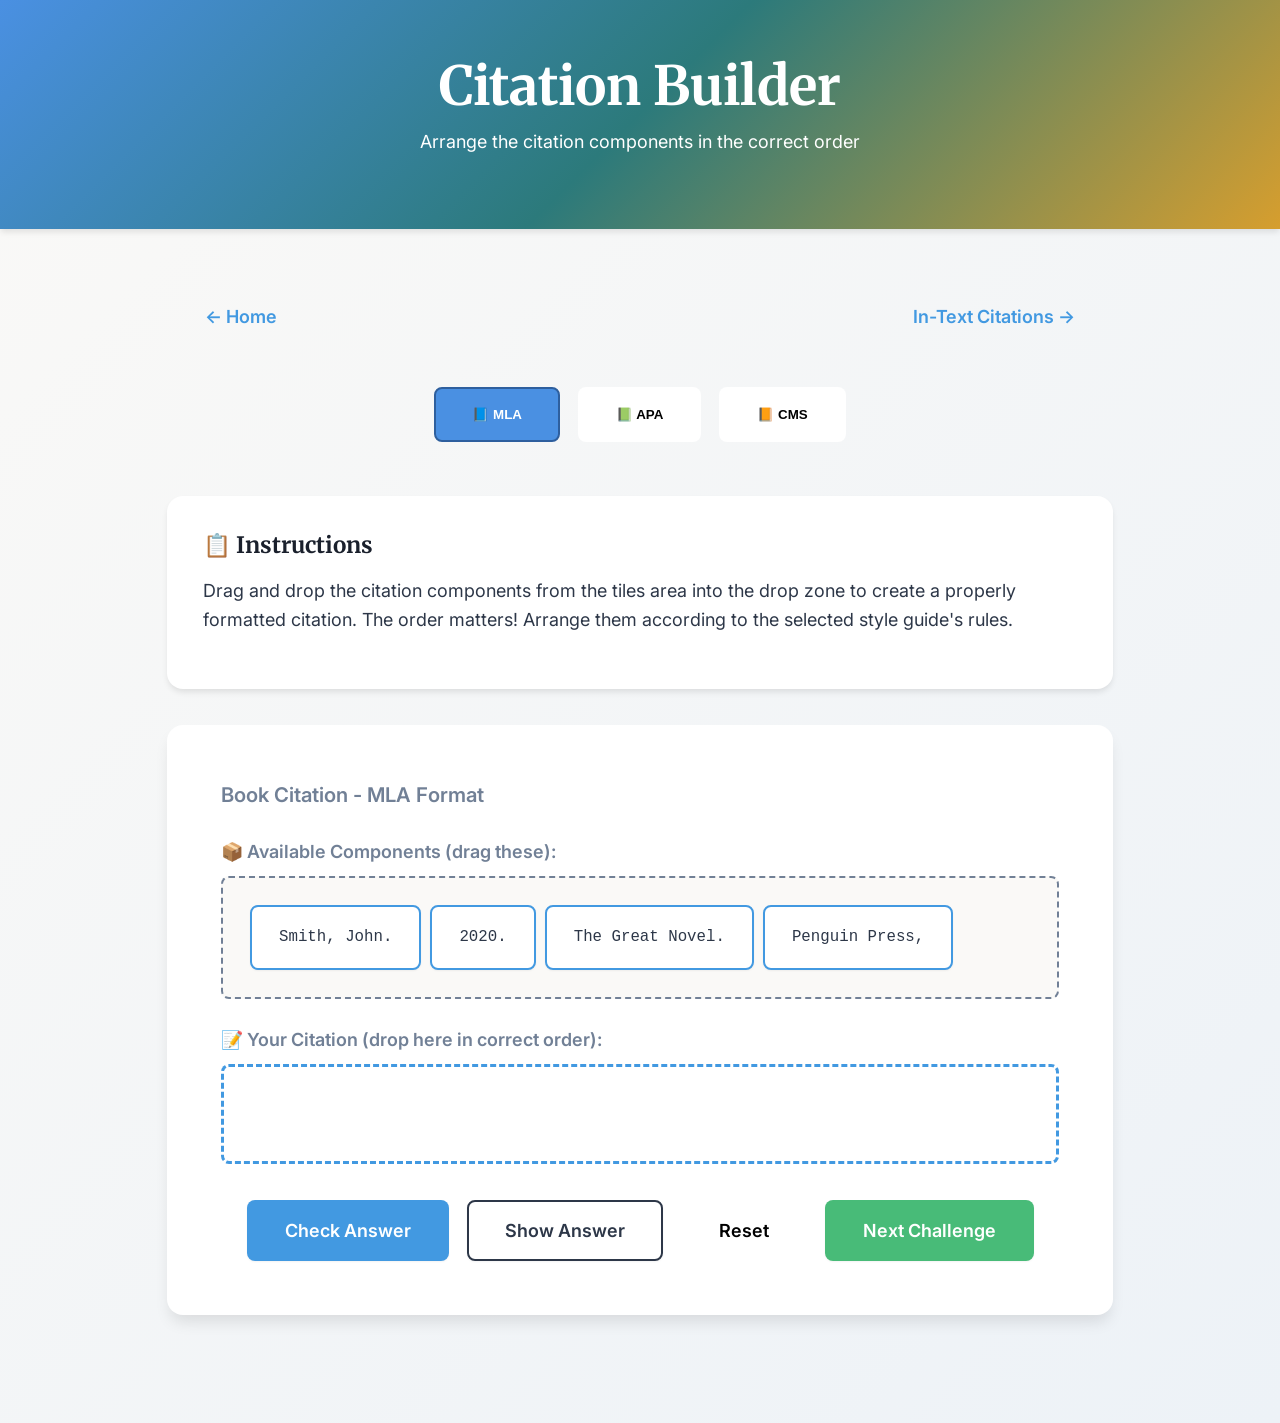
==== citation-builder.html @ 50bd1be0 "Add Citation Builder and In-Text Citations pages Features added: - citation-builder.html: Interactiv" ====
<!DOCTYPE html>
<html lang="en">
<head>
  <meta charset="UTF-8">
  <meta name="viewport" content="width=device-width, initial-scale=1.0">
  <title>Citation Builder - Edit Quest</title>

  <!-- Fonts -->
  <link rel="preconnect" href="https://fonts.googleapis.com">
  <link rel="preconnect" href="https://fonts.gstatic.com" crossorigin>
  <link href="https://fonts.googleapis.com/css2?family=Inter:wght@400;600;700;900&family=Merriweather:wght@700;900&display=swap" rel="stylesheet">

  <!-- Stylesheets -->
  <link rel="stylesheet" href="css/main.css">
  <link rel="stylesheet" href="css/components.css">

  <style>
    .citation-container {
      min-height: 100vh;
      display: flex;
      flex-direction: column;
      background: linear-gradient(135deg, #FAF9F7 0%, #EDF2F7 100%);
    }

    .citation-header {
      background: linear-gradient(135deg, var(--color-mla), var(--color-apa), var(--color-cms));
      padding: var(--spacing-2xl) var(--spacing-lg);
      text-align: center;
      color: var(--color-white);
      box-shadow: var(--shadow-md);
    }

    .citation-header h1 {
      color: var(--color-white);
      margin-bottom: var(--spacing-sm);
    }

    .citation-content {
      flex: 1;
      display: flex;
      flex-direction: column;
      justify-content: center;
      padding: var(--spacing-2xl) var(--spacing-lg);
      max-width: 1000px;
      margin: 0 auto;
      width: 100%;
    }

    .style-selector {
      display: flex;
      gap: var(--spacing-md);
      justify-content: center;
      margin-bottom: var(--spacing-2xl);
      flex-wrap: wrap;
    }

    .style-btn {
      padding: var(--spacing-md) var(--spacing-xl);
      border: 2px solid transparent;
      background-color: var(--color-white);
      border-radius: var(--border-radius);
      cursor: pointer;
      transition: all var(--transition-fast);
      font-weight: 600;
    }

    .style-btn:hover {
      transform: translateY(-2px);
      box-shadow: var(--shadow-md);
    }

    .style-btn.active.mla {
      background-color: var(--color-mla);
      color: var(--color-white);
      border-color: var(--color-mla-dark);
    }

    .style-btn.active.apa {
      background-color: var(--color-apa);
      color: var(--color-white);
      border-color: var(--color-apa-dark);
    }

    .style-btn.active.cms {
      background-color: var(--color-cms);
      color: var(--color-white);
      border-color: var(--color-cms-dark);
    }

    .instruction-card {
      background-color: var(--color-white);
      border-radius: var(--border-radius-lg);
      padding: var(--spacing-xl);
      margin-bottom: var(--spacing-xl);
      box-shadow: var(--shadow-md);
    }

    .instruction-title {
      font-size: var(--font-size-xl);
      margin-bottom: var(--spacing-md);
      color: var(--color-black);
    }

    .work-card {
      background-color: var(--color-white);
      border-radius: var(--border-radius-lg);
      padding: var(--spacing-2xl);
      box-shadow: var(--shadow-lg);
      margin-bottom: var(--spacing-2xl);
    }

    .work-title {
      font-size: var(--font-size-lg);
      font-weight: 600;
      margin-bottom: var(--spacing-lg);
      color: var(--color-text-light);
    }

    .tiles-container {
      min-height: 120px;
      padding: var(--spacing-lg);
      background-color: var(--color-bg);
      border-radius: var(--border-radius);
      border: 2px dashed var(--color-text-light);
      margin-bottom: var(--spacing-lg);
      display: flex;
      flex-wrap: wrap;
      gap: var(--spacing-sm);
      align-items: flex-start;
    }

    .citation-tile {
      padding: var(--spacing-md) var(--spacing-lg);
      background-color: var(--color-white);
      border: 2px solid var(--color-info);
      border-radius: var(--border-radius);
      cursor: grab;
      user-select: none;
      transition: all var(--transition-fast);
      box-shadow: var(--shadow-sm);
      font-family: 'Courier New', monospace;
      font-size: var(--font-size-sm);
    }

    .citation-tile:hover {
      box-shadow: var(--shadow-md);
      transform: scale(1.02);
    }

    .citation-tile:active {
      cursor: grabbing;
    }

    .citation-tile.dragging {
      opacity: 0.5;
    }

    .drop-zone {
      min-height: 100px;
      padding: var(--spacing-lg);
      background-color: rgba(255, 255, 255, 0.8);
      border: 3px dashed var(--color-info);
      border-radius: var(--border-radius);
      display: flex;
      flex-wrap: wrap;
      gap: var(--spacing-sm);
      align-items: flex-start;
      transition: all var(--transition-fast);
    }

    .drop-zone.drag-over {
      background-color: rgba(66, 153, 225, 0.1);
      border-color: var(--color-success);
      border-style: solid;
    }

    .drop-zone-label {
      font-weight: 600;
      color: var(--color-text-light);
      margin-bottom: var(--spacing-sm);
      display: flex;
      align-items: center;
      gap: var(--spacing-sm);
    }

    .correct-answer {
      background-color: rgba(72, 187, 120, 0.1);
      padding: var(--spacing-lg);
      border-radius: var(--border-radius);
      border-left: 4px solid var(--color-success);
      margin-top: var(--spacing-lg);
      font-family: 'Courier New', monospace;
      display: none;
    }

    .correct-answer.show {
      display: block;
    }

    .action-buttons {
      display: flex;
      gap: var(--spacing-md);
      justify-content: center;
      flex-wrap: wrap;
      margin-top: var(--spacing-xl);
    }

    .result-message {
      text-align: center;
      padding: var(--spacing-lg);
      border-radius: var(--border-radius);
      margin-top: var(--spacing-lg);
      font-weight: 600;
      display: none;
    }

    .result-message.correct {
      background-color: rgba(72, 187, 120, 0.2);
      color: var(--color-success);
      display: block;
    }

    .result-message.incorrect {
      background-color: rgba(245, 101, 101, 0.2);
      color: var(--color-error);
      display: block;
    }

    .nav-links {
      display: flex;
      gap: var(--spacing-md);
      justify-content: space-between;
      margin-bottom: var(--spacing-xl);
    }
  </style>
</head>
<body>
  <div class="citation-container">
    <!-- Header -->
    <header class="citation-header">
      <h1>Citation Builder</h1>
      <p>Arrange the citation components in the correct order</p>
    </header>

    <!-- Main Content -->
    <main class="citation-content">
      <div class="nav-links">
        <a href="index.html" class="btn btn-ghost">← Home</a>
        <a href="in-text-citations.html" class="btn btn-ghost">In-Text Citations →</a>
      </div>

      <!-- Style Selector -->
      <div class="style-selector">
        <button class="style-btn active mla" onclick="selectStyle('mla')">📘 MLA</button>
        <button class="style-btn apa" onclick="selectStyle('apa')">📗 APA</button>
        <button class="style-btn cms" onclick="selectStyle('cms')">📙 CMS</button>
      </div>

      <!-- Instructions -->
      <div class="instruction-card">
        <h2 class="instruction-title">📋 Instructions</h2>
        <p>
          Drag and drop the citation components from the tiles area into the drop zone to create a properly formatted citation.
          The order matters! Arrange them according to the selected style guide's rules.
        </p>
      </div>

      <!-- Citation Work Area -->
      <div class="work-card" id="work-card">
        <div class="work-title" id="work-title">Loading...</div>

        <!-- Available Tiles -->
        <div class="drop-zone-label">📦 Available Components (drag these):</div>
        <div class="tiles-container" id="tiles-container">
          <!-- Tiles will be dynamically loaded -->
        </div>

        <!-- Drop Zone -->
        <div class="drop-zone-label">📝 Your Citation (drop here in correct order):</div>
        <div class="drop-zone" id="drop-zone">
          <!-- Drop tiles here -->
        </div>

        <!-- Result Message -->
        <div class="result-message" id="result-message"></div>

        <!-- Correct Answer (hidden initially) -->
        <div class="correct-answer" id="correct-answer">
          <strong>✓ Correct Format:</strong><br>
          <span id="correct-format"></span>
        </div>

        <!-- Actions -->
        <div class="action-buttons">
          <button class="btn btn-primary" onclick="checkAnswer()">Check Answer</button>
          <button class="btn btn-outline" onclick="showAnswer()">Show Answer</button>
          <button class="btn btn-ghost" onclick="resetPuzzle()">Reset</button>
          <button class="btn btn-success" onclick="nextPuzzle()">Next Challenge</button>
        </div>
      </div>
    </main>
  </div>

  <script>
    let currentStyle = 'mla';
    let currentPuzzleIndex = 0;
    let draggedElement = null;

    // Citation puzzles database
    const puzzles = {
      mla: [
        {
          title: 'Book Citation',
          components: [
            'Smith, John.',
            'The Great Novel.',
            'Penguin Press,',
            '2020.'
          ],
          correctOrder: ['Smith, John.', 'The Great Novel.', 'Penguin Press,', '2020.'],
          explanation: 'MLA format: Author. Title. Publisher, Year.'
        },
        {
          title: 'Journal Article',
          components: [
            'Johnson, Maria.',
            '"Climate Change Effects."',
            'Environmental Science,',
            'vol. 45, no. 3,',
            '2022,',
            'pp. 112-130.'
          ],
          correctOrder: ['Johnson, Maria.', '"Climate Change Effects."', 'Environmental Science,', 'vol. 45, no. 3,', '2022,', 'pp. 112-130.'],
          explanation: 'MLA article: Author. "Article Title." Journal, volume, issue, year, pages.'
        },
        {
          title: 'Two Authors',
          components: [
            'Smith, John,',
            'and Mary Jones.',
            'Writing Tips.',
            'Oxford UP,',
            '2021.'
          ],
          correctOrder: ['Smith, John,', 'and Mary Jones.', 'Writing Tips.', 'Oxford UP,', '2021.'],
          explanation: 'MLA two authors: Reverse only the first author\'s name.'
        }
      ],
      apa: [
        {
          title: 'Book Reference',
          components: [
            'Smith, J.',
            '(2020).',
            'The great novel.',
            'Penguin Press.'
          ],
          correctOrder: ['Smith, J.', '(2020).', 'The great novel.', 'Penguin Press.'],
          explanation: 'APA format: Author, Initial. (Year). Title in sentence case. Publisher.'
        },
        {
          title: 'Journal Article with DOI',
          components: [
            'Johnson, M.',
            '(2022).',
            'Climate change effects.',
            'Environmental Science,',
            '45(3),',
            '112-130.',
            'https://doi.org/10.1234/example'
          ],
          correctOrder: ['Johnson, M.', '(2022).', 'Climate change effects.', 'Environmental Science,', '45(3),', '112-130.', 'https://doi.org/10.1234/example'],
          explanation: 'APA article: Author, Initial. (Year). Title. Journal, vol(issue), pages. DOI'
        },
        {
          title: 'Two Authors',
          components: [
            'Smith, J.,',
            '& Jones, M.',
            '(2021).',
            'Writing tips.',
            'Oxford Press.'
          ],
          correctOrder: ['Smith, J.,', '& Jones, M.', '(2021).', 'Writing tips.', 'Oxford Press.'],
          explanation: 'APA two authors: Use ampersand (&) in reference list.'
        }
      ],
      cms: [
        {
          title: 'Bibliography Entry',
          components: [
            'Smith, John.',
            'The Great Novel.',
            'New York:',
            'Penguin Press,',
            '2020.'
          ],
          correctOrder: ['Smith, John.', 'The Great Novel.', 'New York:', 'Penguin Press,', '2020.'],
          explanation: 'CMS bibliography: Author. Title. Place: Publisher, Year.'
        },
        {
          title: 'Journal Article',
          components: [
            'Johnson, Maria.',
            '"Climate Change Effects."',
            'Environmental Science',
            '45, no. 3',
            '(2022):',
            '112-130.'
          ],
          correctOrder: ['Johnson, Maria.', '"Climate Change Effects."', 'Environmental Science', '45, no. 3', '(2022):', '112-130.'],
          explanation: 'CMS article: Author. "Article Title." Journal vol, no. issue (year): pages.'
        },
        {
          title: 'Two Authors',
          components: [
            'Smith, John,',
            'and Mary Jones.',
            'Writing Tips.',
            'Oxford:',
            'Oxford Press,',
            '2021.'
          ],
          correctOrder: ['Smith, John,', 'and Mary Jones.', 'Writing Tips.', 'Oxford:', 'Oxford Press,', '2021.'],
          explanation: 'CMS uses "and" between authors in bibliography.'
        }
      ]
    };

    // Initialize
    loadPuzzle();

    function selectStyle(style) {
      currentStyle = style;
      currentPuzzleIndex = 0;

      // Update button states
      document.querySelectorAll('.style-btn').forEach(btn => {
        btn.classList.remove('active');
      });
      event.target.classList.add('active', style);

      loadPuzzle();
    }

    function loadPuzzle() {
      const puzzle = puzzles[currentStyle][currentPuzzleIndex];

      document.getElementById('work-title').textContent = `${puzzle.title} - ${currentStyle.toUpperCase()} Format`;

      // Shuffle components
      const shuffled = [...puzzle.components].sort(() => Math.random() - 0.5);

      // Load tiles
      const tilesContainer = document.getElementById('tiles-container');
      tilesContainer.innerHTML = '';

      shuffled.forEach((component, index) => {
        const tile = createTile(component, index);
        tilesContainer.appendChild(tile);
      });

      // Clear drop zone
      document.getElementById('drop-zone').innerHTML = '';

      // Hide result and answer
      document.getElementById('result-message').className = 'result-message';
      document.getElementById('correct-answer').classList.remove('show');
      document.getElementById('correct-format').textContent = puzzle.correctOrder.join(' ');
    }

    function createTile(text, id) {
      const tile = document.createElement('div');
      tile.className = 'citation-tile';
      tile.textContent = text;
      tile.draggable = true;
      tile.dataset.text = text;
      tile.dataset.id = id;

      tile.addEventListener('dragstart', handleDragStart);
      tile.addEventListener('dragend', handleDragEnd);

      return tile;
    }

    function handleDragStart(e) {
      draggedElement = e.target;
      e.target.classList.add('dragging');
      e.dataTransfer.effectAllowed = 'move';
    }

    function handleDragEnd(e) {
      e.target.classList.remove('dragging');
    }

    // Setup drop zones
    const dropZone = document.getElementById('drop-zone');
    const tilesContainer = document.getElementById('tiles-container');

    [dropZone, tilesContainer].forEach(zone => {
      zone.addEventListener('dragover', handleDragOver);
      zone.addEventListener('drop', handleDrop);
      zone.addEventListener('dragleave', handleDragLeave);
      zone.addEventListener('dragenter', handleDragEnter);
    });

    function handleDragOver(e) {
      if (e.preventDefault) {
        e.preventDefault();
      }
      e.dataTransfer.dropEffect = 'move';
      return false;
    }

    function handleDragEnter(e) {
      if (e.target.classList.contains('drop-zone') || e.target.classList.contains('tiles-container')) {
        e.target.classList.add('drag-over');
      }
    }

    function handleDragLeave(e) {
      if (e.target.classList.contains('drop-zone') || e.target.classList.contains('tiles-container')) {
        e.target.classList.remove('drag-over');
      }
    }

    function handleDrop(e) {
      if (e.stopPropagation) {
        e.stopPropagation();
      }

      e.target.classList.remove('drag-over');

      if (draggedElement) {
        const dropTarget = e.target.classList.contains('drop-zone') || e.target.classList.contains('tiles-container')
          ? e.target
          : e.target.closest('.drop-zone, .tiles-container');

        if (dropTarget) {
          dropTarget.appendChild(draggedElement);
        }
      }

      return false;
    }

    function checkAnswer() {
      const dropZone = document.getElementById('drop-zone');
      const tiles = Array.from(dropZone.children);
      const userAnswer = tiles.map(tile => tile.dataset.text);

      const puzzle = puzzles[currentStyle][currentPuzzleIndex];
      const correct = JSON.stringify(userAnswer) === JSON.stringify(puzzle.correctOrder);

      const resultMsg = document.getElementById('result-message');

      if (correct) {
        resultMsg.className = 'result-message correct';
        resultMsg.textContent = '✓ Correct! Perfect formatting!';
        document.getElementById('correct-answer').classList.add('show');
      } else {
        resultMsg.className = 'result-message incorrect';
        resultMsg.textContent = '✗ Not quite right. Try again or click "Show Answer" for help.';
      }
    }

    function showAnswer() {
      document.getElementById('correct-answer').classList.add('show');

      // Auto-arrange tiles correctly
      const puzzle = puzzles[currentStyle][currentPuzzleIndex];
      const dropZone = document.getElementById('drop-zone');
      const tilesContainer = document.getElementById('tiles-container');

      dropZone.innerHTML = '';

      puzzle.correctOrder.forEach(text => {
        const allTiles = document.querySelectorAll('.citation-tile');
        const matchingTile = Array.from(allTiles).find(tile => tile.dataset.text === text);
        if (matchingTile) {
          dropZone.appendChild(matchingTile);
        }
      });

      const resultMsg = document.getElementById('result-message');
      resultMsg.className = 'result-message correct';
      resultMsg.textContent = puzzle.explanation;
    }

    function resetPuzzle() {
      loadPuzzle();
    }

    function nextPuzzle() {
      currentPuzzleIndex = (currentPuzzleIndex + 1) % puzzles[currentStyle].length;
      loadPuzzle();
    }
  </script>
</body>
</html>
---- css/main.css ----
/* ==========================================================================
   Edit Quest: The Style Guide Game - Main Styles
   ========================================================================== */

/* CSS Custom Properties (Theme Variables)
   ========================================================================== */
:root {
  /* Style Guide Colors */
  --color-mla: #4A90E2;        /* Sky blue - MLA */
  --color-apa: #2C7A7B;        /* Deep teal - APA */
  --color-cms: #D69E2E;        /* Warm gold - CMS */

  /* Color Variations */
  --color-mla-light: #7BB2F0;
  --color-mla-dark: #2E5F9E;
  --color-apa-light: #38A8A8;
  --color-apa-dark: #1F5656;
  --color-cms-light: #ECC94B;
  --color-cms-dark: #975A16;

  /* Neutral Colors */
  --color-bg: #FAF9F7;          /* Warm off-white */
  --color-bg-dark: #2D3748;     /* Dark mode background */
  --color-text: #2D3748;        /* Dark gray text */
  --color-text-light: #718096;  /* Light gray text */
  --color-white: #FFFFFF;
  --color-black: #1A202C;

  /* Semantic Colors */
  --color-success: #48BB78;     /* Green - correct answers */
  --color-error: #F56565;       /* Red - incorrect answers */
  --color-warning: #ED8936;     /* Orange - warnings */
  --color-info: #4299E1;        /* Blue - information */

  /* Typography */
  --font-primary: 'Inter', -apple-system, BlinkMacSystemFont, 'Segoe UI', 'Roboto', 'Oxygen', 'Ubuntu', 'Cantarell', sans-serif;
  --font-heading: 'Merriweather', Georgia, serif;

  --font-size-xs: 0.75rem;      /* 12px */
  --font-size-sm: 0.875rem;     /* 14px */
  --font-size-base: 1rem;       /* 16px */
  --font-size-lg: 1.125rem;     /* 18px */
  --font-size-xl: 1.25rem;      /* 20px */
  --font-size-2xl: 1.5rem;      /* 24px */
  --font-size-3xl: 1.875rem;    /* 30px */
  --font-size-4xl: 2.25rem;     /* 36px */
  --font-size-5xl: 3rem;        /* 48px */

  /* Spacing */
  --spacing-xs: 0.25rem;        /* 4px */
  --spacing-sm: 0.5rem;         /* 8px */
  --spacing-md: 1rem;           /* 16px */
  --spacing-lg: 1.5rem;         /* 24px */
  --spacing-xl: 2rem;           /* 32px */
  --spacing-2xl: 3rem;          /* 48px */
  --spacing-3xl: 4rem;          /* 64px */

  /* Layout */
  --max-width: 1200px;
  --border-radius: 8px;
  --border-radius-lg: 16px;
  --border-radius-full: 9999px;

  /* Shadows */
  --shadow-sm: 0 1px 2px 0 rgba(0, 0, 0, 0.05);
  --shadow-md: 0 4px 6px -1px rgba(0, 0, 0, 0.1);
  --shadow-lg: 0 10px 15px -3px rgba(0, 0, 0, 0.1);
  --shadow-xl: 0 20px 25px -5px rgba(0, 0, 0, 0.1);

  /* Transitions */
  --transition-fast: 150ms ease-in-out;
  --transition-base: 300ms ease-in-out;
  --transition-slow: 500ms ease-in-out;

  /* Z-index layers */
  --z-base: 1;
  --z-dropdown: 10;
  --z-sticky: 100;
  --z-modal: 1000;
  --z-tooltip: 1100;
}

/* Reset & Base Styles
   ========================================================================== */
*, *::before, *::after {
  box-sizing: border-box;
  margin: 0;
  padding: 0;
}

html {
  font-size: 16px;
  scroll-behavior: smooth;
}

body {
  font-family: var(--font-primary);
  font-size: var(--font-size-base);
  line-height: 1.6;
  color: var(--color-text);
  background-color: var(--color-bg);
  -webkit-font-smoothing: antialiased;
  -moz-osx-font-smoothing: grayscale;
  overflow-x: hidden;
}

/* Typography
   ========================================================================== */
h1, h2, h3, h4, h5, h6 {
  font-family: var(--font-heading);
  font-weight: 700;
  line-height: 1.2;
  color: var(--color-black);
  margin-bottom: var(--spacing-md);
}

h1 { font-size: var(--font-size-5xl); }
h2 { font-size: var(--font-size-4xl); }
h3 { font-size: var(--font-size-3xl); }
h4 { font-size: var(--font-size-2xl); }
h5 { font-size: var(--font-size-xl); }
h6 { font-size: var(--font-size-lg); }

p {
  margin-bottom: var(--spacing-md);
}

a {
  color: var(--color-info);
  text-decoration: none;
  transition: color var(--transition-fast);
}

a:hover {
  color: var(--color-cms);
  text-decoration: underline;
}

/* Layout Utilities
   ========================================================================== */
.container {
  width: 100%;
  max-width: var(--max-width);
  margin: 0 auto;
  padding: 0 var(--spacing-lg);
}

.section {
  padding: var(--spacing-3xl) 0;
}

/* Vertical Centering Utilities */
.min-vh-100 {
  min-height: 100vh;
}

.center-content {
  display: flex;
  flex-direction: column;
  justify-content: center;
  align-items: center;
  min-height: calc(100vh - 200px);
}

.text-center {
  text-align: center;
}

.text-left {
  text-align: left;
}

.text-right {
  text-align: right;
}

/* Flexbox Utilities
   ========================================================================== */
.flex {
  display: flex;
}

.flex-col {
  flex-direction: column;
}

.flex-row {
  flex-direction: row;
}

.items-center {
  align-items: center;
}

.justify-center {
  justify-content: center;
}

.justify-between {
  justify-content: space-between;
}

.gap-sm { gap: var(--spacing-sm); }
.gap-md { gap: var(--spacing-md); }
.gap-lg { gap: var(--spacing-lg); }
.gap-xl { gap: var(--spacing-xl); }

/* Background Animations
   ========================================================================== */
.bg-animated {
  position: relative;
  overflow: hidden;
}

.bg-animated::before {
  content: '';
  position: absolute;
  top: -50%;
  left: -50%;
  width: 200%;
  height: 200%;
  background:
    radial-gradient(circle, rgba(74, 144, 226, 0.05) 1px, transparent 1px),
    radial-gradient(circle, rgba(44, 122, 123, 0.05) 1px, transparent 1px),
    radial-gradient(circle, rgba(214, 158, 46, 0.05) 1px, transparent 1px);
  background-size: 50px 50px, 80px 80px, 120px 120px;
  background-position: 0 0, 40px 60px, 80px 20px;
  animation: float 60s linear infinite;
  pointer-events: none;
  z-index: -1;
}

@keyframes float {
  from {
    transform: translate(0, 0);
  }
  to {
    transform: translate(50px, 50px);
  }
}

/* Floating Elements (Quills, Scrolls)
   ========================================================================== */
.floating-decoration {
  position: absolute;
  opacity: 0.1;
  animation: floatSlow 20s ease-in-out infinite;
  pointer-events: none;
}

.floating-decoration:nth-child(2) {
  animation-delay: -5s;
  animation-duration: 25s;
}

.floating-decoration:nth-child(3) {
  animation-delay: -10s;
  animation-duration: 30s;
}

@keyframes floatSlow {
  0%, 100% {
    transform: translateY(0) rotate(0deg);
  }
  50% {
    transform: translateY(-20px) rotate(5deg);
  }
}

/* Responsive Breakpoints
   ========================================================================== */
/* Mobile: < 640px (default) */
/* Tablet: >= 640px */
@media (min-width: 640px) {
  html {
    font-size: 17px;
  }
}

/* Desktop: >= 1024px */
@media (min-width: 1024px) {
  html {
    font-size: 18px;
  }

  h1 { font-size: var(--font-size-5xl); }
  h2 { font-size: var(--font-size-4xl); }
}

/* Large Desktop: >= 1280px */
@media (min-width: 1280px) {
  .container {
    padding: 0 var(--spacing-2xl);
  }
}

/* Accessibility
   ========================================================================== */
.sr-only {
  position: absolute;
  width: 1px;
  height: 1px;
  padding: 0;
  margin: -1px;
  overflow: hidden;
  clip: rect(0, 0, 0, 0);
  white-space: nowrap;
  border-width: 0;
}

/* Focus states for keyboard navigation */
*:focus {
  outline: 2px solid var(--color-info);
  outline-offset: 2px;
}

*:focus:not(:focus-visible) {
  outline: none;
}

/* Reduced Motion */
@media (prefers-reduced-motion: reduce) {
  *,
  *::before,
  *::after {
    animation-duration: 0.01ms !important;
    animation-iteration-count: 1 !important;
    transition-duration: 0.01ms !important;
    scroll-behavior: auto !important;
  }
}

/* Print Styles */
@media print {
  body {
    background: white;
    color: black;
  }

  .no-print {
    display: none !important;
  }
}
---- css/components.css ----
/* ==========================================================================
   Edit Quest: Reusable UI Components
   ========================================================================== */

/* Buttons
   ========================================================================== */
.btn {
  display: inline-flex;
  align-items: center;
  justify-content: center;
  gap: var(--spacing-sm);
  padding: var(--spacing-md) var(--spacing-xl);
  font-family: var(--font-primary);
  font-size: var(--font-size-base);
  font-weight: 600;
  text-align: center;
  text-decoration: none;
  border: 2px solid transparent;
  border-radius: var(--border-radius);
  cursor: pointer;
  transition: all var(--transition-base);
  box-shadow: var(--shadow-sm);
}

.btn:hover {
  transform: translateY(-2px);
  box-shadow: var(--shadow-md);
  text-decoration: none;
}

.btn:active {
  transform: translateY(0);
  box-shadow: var(--shadow-sm);
}

.btn:disabled {
  opacity: 0.5;
  cursor: not-allowed;
  transform: none;
}

/* Button Variants */
.btn-primary {
  background-color: var(--color-info);
  color: var(--color-white);
}

.btn-primary:hover {
  background-color: #3182CE;
  color: var(--color-white);
}

.btn-mla {
  background-color: var(--color-mla);
  color: var(--color-white);
}

.btn-mla:hover {
  background-color: var(--color-mla-dark);
  color: var(--color-white);
}

.btn-apa {
  background-color: var(--color-apa);
  color: var(--color-white);
}

.btn-apa:hover {
  background-color: var(--color-apa-dark);
  color: var(--color-white);
}

.btn-cms {
  background-color: var(--color-cms);
  color: var(--color-white);
}

.btn-cms:hover {
  background-color: var(--color-cms-dark);
  color: var(--color-white);
}

.btn-success {
  background-color: var(--color-success);
  color: var(--color-white);
}

.btn-error {
  background-color: var(--color-error);
  color: var(--color-white);
}

.btn-outline {
  background-color: transparent;
  border-color: currentColor;
  color: var(--color-text);
}

.btn-outline:hover {
  background-color: var(--color-text);
  color: var(--color-white);
}

.btn-ghost {
  background-color: transparent;
  box-shadow: none;
}

.btn-ghost:hover {
  background-color: rgba(0, 0, 0, 0.05);
  box-shadow: none;
}

/* Button Sizes */
.btn-sm {
  padding: var(--spacing-sm) var(--spacing-md);
  font-size: var(--font-size-sm);
}

.btn-lg {
  padding: var(--spacing-lg) var(--spacing-2xl);
  font-size: var(--font-size-lg);
}

.btn-block {
  display: flex;
  width: 100%;
}

/* Cards
   ========================================================================== */
.card {
  background-color: var(--color-white);
  border-radius: var(--border-radius-lg);
  box-shadow: var(--shadow-md);
  padding: var(--spacing-xl);
  transition: all var(--transition-base);
}

.card:hover {
  box-shadow: var(--shadow-lg);
  transform: translateY(-4px);
}

.card-header {
  margin-bottom: var(--spacing-lg);
  padding-bottom: var(--spacing-md);
  border-bottom: 2px solid var(--color-bg);
}

.card-title {
  font-size: var(--font-size-2xl);
  font-weight: 700;
  margin-bottom: var(--spacing-xs);
}

.card-subtitle {
  font-size: var(--font-size-sm);
  color: var(--color-text-light);
}

.card-body {
  margin-bottom: var(--spacing-lg);
}

.card-footer {
  margin-top: var(--spacing-lg);
  padding-top: var(--spacing-md);
  border-top: 2px solid var(--color-bg);
  display: flex;
  justify-content: space-between;
  align-items: center;
}

/* Style Guide Cards */
.card-mla {
  border-top: 4px solid var(--color-mla);
}

.card-mla:hover {
  box-shadow: 0 10px 30px rgba(74, 144, 226, 0.3);
}

.card-apa {
  border-top: 4px solid var(--color-apa);
}

.card-apa:hover {
  box-shadow: 0 10px 30px rgba(44, 122, 123, 0.3);
}

.card-cms {
  border-top: 4px solid var(--color-cms);
}

.card-cms:hover {
  box-shadow: 0 10px 30px rgba(214, 158, 46, 0.3);
}

.card-interactive {
  cursor: pointer;
  user-select: none;
}

.card-locked {
  opacity: 0.6;
  cursor: not-allowed;
  position: relative;
  overflow: hidden;
}

.card-locked::after {
  content: '🔒';
  position: absolute;
  top: 50%;
  left: 50%;
  transform: translate(-50%, -50%);
  font-size: var(--font-size-5xl);
}

/* Badges
   ========================================================================== */
.badge {
  display: inline-flex;
  align-items: center;
  justify-content: center;
  padding: var(--spacing-xs) var(--spacing-md);
  font-size: var(--font-size-xs);
  font-weight: 600;
  text-transform: uppercase;
  letter-spacing: 0.5px;
  border-radius: var(--border-radius-full);
  background-color: var(--color-bg-dark);
  color: var(--color-white);
}

.badge-success {
  background-color: var(--color-success);
}

.badge-error {
  background-color: var(--color-error);
}

.badge-warning {
  background-color: var(--color-warning);
}

.badge-info {
  background-color: var(--color-info);
}

.badge-mla {
  background-color: var(--color-mla);
}

.badge-apa {
  background-color: var(--color-apa);
}

.badge-cms {
  background-color: var(--color-cms);
}

/* Progress Bars
   ========================================================================== */
.progress-bar {
  width: 100%;
  height: 24px;
  background-color: var(--color-bg);
  border-radius: var(--border-radius-full);
  overflow: hidden;
  box-shadow: inset 0 2px 4px rgba(0, 0, 0, 0.1);
}

.progress-fill {
  height: 100%;
  background: linear-gradient(90deg, var(--color-info), var(--color-mla));
  border-radius: var(--border-radius-full);
  transition: width var(--transition-slow);
  display: flex;
  align-items: center;
  justify-content: flex-end;
  padding-right: var(--spacing-sm);
  font-size: var(--font-size-xs);
  font-weight: 700;
  color: var(--color-white);
}

.progress-fill-mla {
  background: linear-gradient(90deg, var(--color-mla-light), var(--color-mla));
}

.progress-fill-apa {
  background: linear-gradient(90deg, var(--color-apa-light), var(--color-apa));
}

.progress-fill-cms {
  background: linear-gradient(90deg, var(--color-cms-light), var(--color-cms));
}

/* Modals
   ========================================================================== */
.modal-overlay {
  position: fixed;
  top: 0;
  left: 0;
  width: 100%;
  height: 100%;
  background-color: rgba(0, 0, 0, 0.7);
  display: flex;
  align-items: center;
  justify-content: center;
  z-index: var(--z-modal);
  opacity: 0;
  pointer-events: none;
  transition: opacity var(--transition-base);
}

.modal-overlay.active {
  opacity: 1;
  pointer-events: all;
}

.modal {
  background-color: var(--color-white);
  border-radius: var(--border-radius-lg);
  box-shadow: var(--shadow-xl);
  max-width: 600px;
  width: 90%;
  max-height: 90vh;
  overflow-y: auto;
  padding: var(--spacing-2xl);
  transform: scale(0.9);
  transition: transform var(--transition-base);
}

.modal-overlay.active .modal {
  transform: scale(1);
}

.modal-header {
  display: flex;
  justify-content: space-between;
  align-items: center;
  margin-bottom: var(--spacing-lg);
}

.modal-title {
  font-size: var(--font-size-2xl);
  font-weight: 700;
  margin: 0;
}

.modal-close {
  background: none;
  border: none;
  font-size: var(--font-size-2xl);
  cursor: pointer;
  color: var(--color-text-light);
  transition: color var(--transition-fast);
  padding: 0;
  width: 32px;
  height: 32px;
  display: flex;
  align-items: center;
  justify-content: center;
}

.modal-close:hover {
  color: var(--color-error);
}

.modal-body {
  margin-bottom: var(--spacing-lg);
}

.modal-footer {
  display: flex;
  justify-content: flex-end;
  gap: var(--spacing-md);
}

/* Feedback Pop-ups */
.feedback-modal.correct .modal-header {
  color: var(--color-success);
}

.feedback-modal.incorrect .modal-header {
  color: var(--color-error);
}

/* Tooltips
   ========================================================================== */
.tooltip-container {
  position: relative;
  display: inline-block;
}

.tooltip {
  position: absolute;
  bottom: 125%;
  left: 50%;
  transform: translateX(-50%);
  background-color: var(--color-bg-dark);
  color: var(--color-white);
  padding: var(--spacing-sm) var(--spacing-md);
  border-radius: var(--border-radius);
  font-size: var(--font-size-sm);
  white-space: nowrap;
  opacity: 0;
  pointer-events: none;
  transition: opacity var(--transition-fast);
  z-index: var(--z-tooltip);
}

.tooltip::after {
  content: '';
  position: absolute;
  top: 100%;
  left: 50%;
  transform: translateX(-50%);
  border: 6px solid transparent;
  border-top-color: var(--color-bg-dark);
}

.tooltip-container:hover .tooltip {
  opacity: 1;
}

/* Loading Spinner
   ========================================================================== */
.spinner {
  width: 40px;
  height: 40px;
  border: 4px solid var(--color-bg);
  border-top-color: var(--color-info);
  border-radius: 50%;
  animation: spin 0.8s linear infinite;
}

@keyframes spin {
  to {
    transform: rotate(360deg);
  }
}

/* Alert Messages
   ========================================================================== */
.alert {
  padding: var(--spacing-md) var(--spacing-lg);
  border-radius: var(--border-radius);
  margin-bottom: var(--spacing-md);
  border-left: 4px solid;
}

.alert-success {
  background-color: rgba(72, 187, 120, 0.1);
  border-color: var(--color-success);
  color: #22543D;
}

.alert-error {
  background-color: rgba(245, 101, 101, 0.1);
  border-color: var(--color-error);
  color: #742A2A;
}

.alert-warning {
  background-color: rgba(237, 137, 54, 0.1);
  border-color: var(--color-warning);
  color: #7C2D12;
}

.alert-info {
  background-color: rgba(66, 153, 225, 0.1);
  border-color: var(--color-info);
  color: #2C5282;
}

/* Form Elements
   ========================================================================== */
.form-group {
  margin-bottom: var(--spacing-lg);
}

.form-label {
  display: block;
  font-weight: 600;
  margin-bottom: var(--spacing-sm);
  color: var(--color-text);
}

.form-input,
.form-textarea,
.form-select {
  width: 100%;
  padding: var(--spacing-md);
  font-family: var(--font-primary);
  font-size: var(--font-size-base);
  border: 2px solid var(--color-bg);
  border-radius: var(--border-radius);
  background-color: var(--color-white);
  transition: border-color var(--transition-fast);
}

.form-input:focus,
.form-textarea:focus,
.form-select:focus {
  outline: none;
  border-color: var(--color-info);
}

.form-input.error,
.form-textarea.error,
.form-select.error {
  border-color: var(--color-error);
}

.form-error {
  color: var(--color-error);
  font-size: var(--font-size-sm);
  margin-top: var(--spacing-xs);
}

/* Grid Layout
   ========================================================================== */
.grid {
  display: grid;
  gap: var(--spacing-lg);
}

.grid-cols-1 {
  grid-template-columns: repeat(1, 1fr);
}

.grid-cols-2 {
  grid-template-columns: repeat(2, 1fr);
}

.grid-cols-3 {
  grid-template-columns: repeat(3, 1fr);
}

@media (max-width: 768px) {
  .grid-cols-2,
  .grid-cols-3 {
    grid-template-columns: 1fr;
  }
}

/* Divider
   ========================================================================== */
.divider {
  height: 1px;
  background-color: var(--color-bg);
  margin: var(--spacing-xl) 0;
}
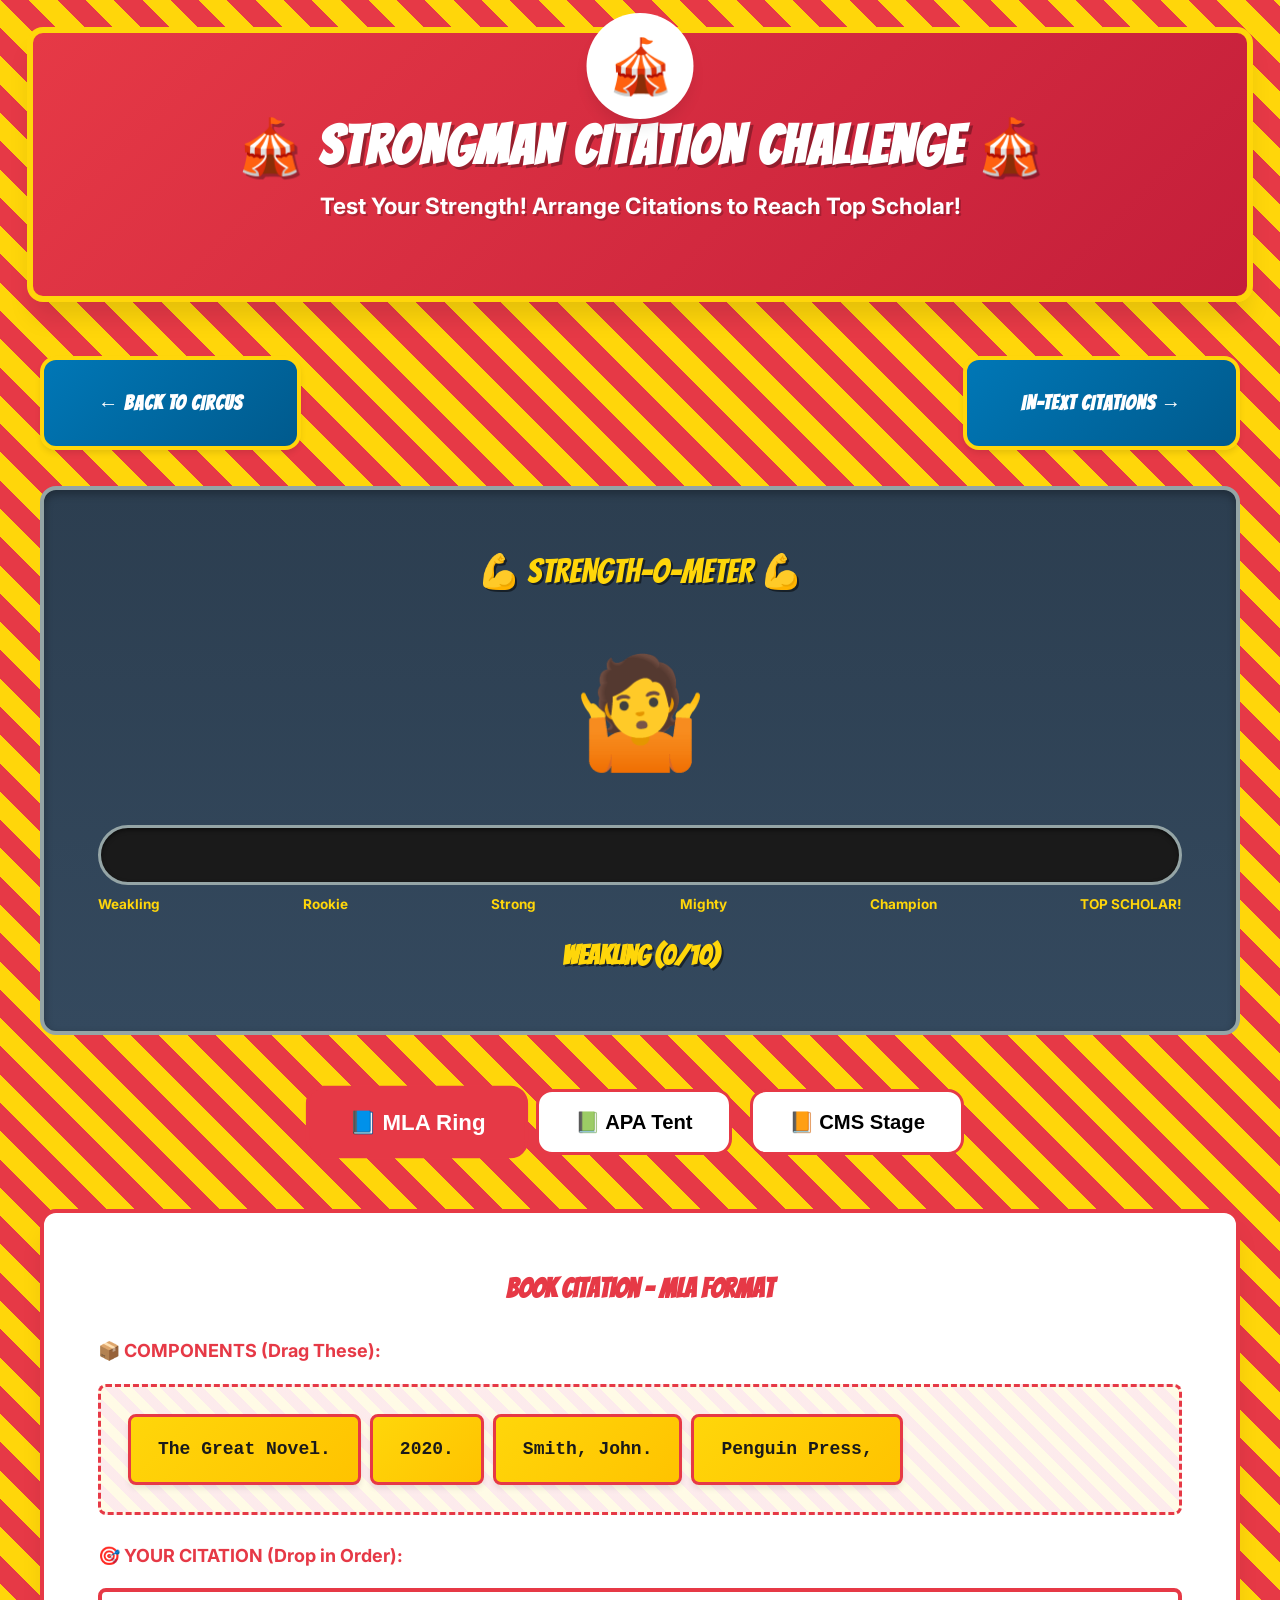
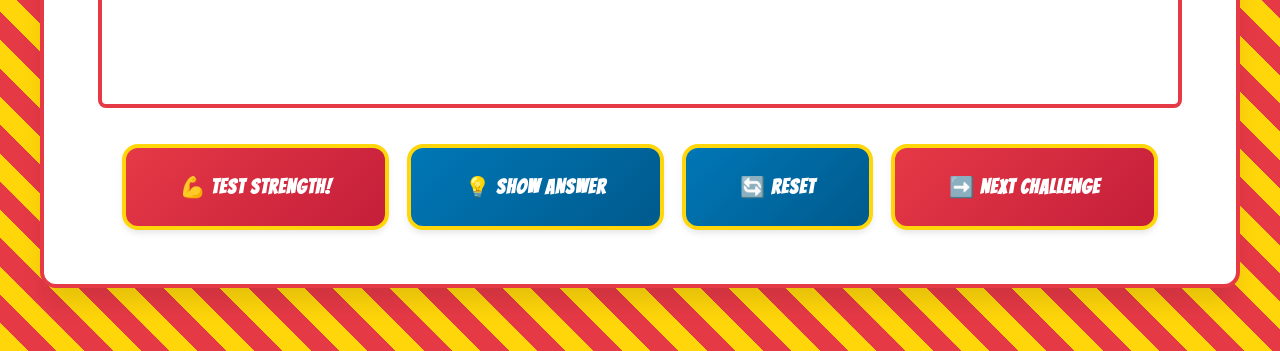
==== commit e7026773: "Transform citation builder and style selection to circus theme Changes: - citation-builder.html tran" ====
--- a/citation-builder.html
+++ b/citation-builder.html
@@ -3,47 +3,184 @@
 <head>
   <meta charset="UTF-8">
   <meta name="viewport" content="width=device-width, initial-scale=1.0">
-  <title>Citation Builder - Edit Quest</title>
+  <title>Strongman Citation Challenge - The Citation Circus</title>
 
   <!-- Fonts -->
   <link rel="preconnect" href="https://fonts.googleapis.com">
   <link rel="preconnect" href="https://fonts.gstatic.com" crossorigin>
-  <link href="https://fonts.googleapis.com/css2?family=Inter:wght@400;600;700;900&family=Merriweather:wght@700;900&display=swap" rel="stylesheet">
+  <link href="https://fonts.googleapis.com/css2?family=Inter:wght@400;600;700;900&family=Merriweather:wght@700;900&family=Bangers&display=swap" rel="stylesheet">
 
   <!-- Stylesheets -->
   <link rel="stylesheet" href="css/main.css">
   <link rel="stylesheet" href="css/components.css">
 
   <style>
+    :root {
+      --circus-red: #E63946;
+      --circus-yellow: #FFD60A;
+      --circus-blue: #0077B6;
+    }
+
+    body {
+      background: repeating-linear-gradient(
+        45deg,
+        #FFD60A,
+        #FFD60A 20px,
+        #E63946 20px,
+        #E63946 40px
+      );
+    }
+
     .citation-container {
       min-height: 100vh;
       display: flex;
       flex-direction: column;
-      background: linear-gradient(135deg, #FAF9F7 0%, #EDF2F7 100%);
-    }
-
-    .citation-header {
-      background: linear-gradient(135deg, var(--color-mla), var(--color-apa), var(--color-cms));
+      padding: var(--spacing-lg);
+    }
+
+    .circus-header {
+      background: linear-gradient(135deg, var(--circus-red), #C41E3A);
       padding: var(--spacing-2xl) var(--spacing-lg);
       text-align: center;
       color: var(--color-white);
-      box-shadow: var(--shadow-md);
-    }
-
-    .citation-header h1 {
+      box-shadow: var(--shadow-xl);
+      border-radius: var(--border-radius-lg);
+      border: 6px solid var(--circus-yellow);
+      margin-bottom: var(--spacing-2xl);
+      position: relative;
+    }
+
+    .circus-header::before {
+      content: '🎪';
+      position: absolute;
+      font-size: 3rem;
+      top: -20px;
+      left: 50%;
+      transform: translateX(-50%);
+      background: white;
+      padding: 10px 20px;
+      border-radius: 50%;
+      box-shadow: var(--shadow-lg);
+    }
+
+    .circus-header h1 {
       color: var(--color-white);
+      font-family: 'Bangers', cursive;
+      font-size: var(--font-size-5xl);
+      text-shadow: 3px 3px 0px rgba(0,0,0,0.3);
+      margin-top: var(--spacing-lg);
       margin-bottom: var(--spacing-sm);
+      letter-spacing: 2px;
+    }
+
+    .circus-subtitle {
+      font-size: var(--font-size-xl);
+      font-weight: 700;
+      text-shadow: 2px 2px 0px rgba(0,0,0,0.2);
     }
 
     .citation-content {
       flex: 1;
-      display: flex;
-      flex-direction: column;
-      justify-content: center;
-      padding: var(--spacing-2xl) var(--spacing-lg);
-      max-width: 1000px;
+      max-width: 1200px;
       margin: 0 auto;
       width: 100%;
+    }
+
+    .strongman-arena {
+      background: white;
+      border-radius: var(--border-radius-lg);
+      padding: var(--spacing-2xl);
+      box-shadow: var(--shadow-xl);
+      border: 4px solid var(--circus-red);
+      margin-bottom: var(--spacing-xl);
+    }
+
+    /* Strength Gauge */
+    .strength-gauge-container {
+      background: linear-gradient(to bottom, #2C3E50, #34495E);
+      padding: var(--spacing-2xl);
+      border-radius: var(--border-radius-lg);
+      margin-bottom: var(--spacing-2xl);
+      box-shadow: inset 0 4px 8px rgba(0,0,0,0.3);
+      border: 4px solid #95A5A6;
+    }
+
+    .gauge-title {
+      text-align: center;
+      color: var(--circus-yellow);
+      font-family: 'Bangers', cursive;
+      font-size: var(--font-size-3xl);
+      margin-bottom: var(--spacing-lg);
+      text-shadow: 2px 2px 0px rgba(0,0,0,0.5);
+    }
+
+    .strength-meter {
+      background: #1A1A1A;
+      height: 60px;
+      border-radius: var(--border-radius-full);
+      position: relative;
+      overflow: hidden;
+      border: 3px solid #95A5A6;
+      box-shadow: inset 0 2px 4px rgba(0,0,0,0.5);
+    }
+
+    .strength-fill {
+      height: 100%;
+      background: linear-gradient(90deg, #E63946, #FFD60A, #00FF00, #00FF00);
+      width: 0%;
+      transition: width 0.5s ease-out;
+      position: relative;
+      box-shadow: 0 0 20px rgba(255, 214, 10, 0.8);
+    }
+
+    .strength-fill::after {
+      content: '';
+      position: absolute;
+      top: 0;
+      left: 0;
+      right: 0;
+      bottom: 0;
+      background: linear-gradient(to bottom,
+        rgba(255,255,255,0.3) 0%,
+        rgba(255,255,255,0) 50%,
+        rgba(0,0,0,0.2) 100%);
+    }
+
+    .gauge-markers {
+      display: flex;
+      justify-content: space-between;
+      margin-top: var(--spacing-sm);
+      font-size: var(--font-size-xs);
+      color: var(--circus-yellow);
+      font-weight: 700;
+    }
+
+    .current-rank {
+      text-align: center;
+      margin-top: var(--spacing-md);
+      font-size: var(--font-size-2xl);
+      font-weight: 900;
+      color: var(--circus-yellow);
+      font-family: 'Bangers', cursive;
+      text-shadow: 2px 2px 0px rgba(0,0,0,0.5);
+      animation: pulse 2s infinite;
+    }
+
+    @keyframes pulse {
+      0%, 100% { transform: scale(1); }
+      50% { transform: scale(1.05); }
+    }
+
+    .strongman-icon {
+      text-align: center;
+      font-size: 6rem;
+      margin: var(--spacing-lg) 0;
+      animation: bounce 2s infinite;
+    }
+
+    @keyframes bounce {
+      0%, 100% { transform: translateY(0); }
+      50% { transform: translateY(-10px); }
     }
 
     .style-selector {
@@ -56,72 +193,47 @@
 
     .style-btn {
       padding: var(--spacing-md) var(--spacing-xl);
-      border: 2px solid transparent;
-      background-color: var(--color-white);
-      border-radius: var(--border-radius);
+      border: 3px solid var(--circus-red);
+      background: white;
+      border-radius: var(--border-radius-lg);
       cursor: pointer;
       transition: all var(--transition-fast);
-      font-weight: 600;
+      font-weight: 700;
+      font-size: var(--font-size-lg);
     }
 
     .style-btn:hover {
-      transform: translateY(-2px);
-      box-shadow: var(--shadow-md);
-    }
-
-    .style-btn.active.mla {
-      background-color: var(--color-mla);
-      color: var(--color-white);
-      border-color: var(--color-mla-dark);
-    }
-
-    .style-btn.active.apa {
-      background-color: var(--color-apa);
-      color: var(--color-white);
-      border-color: var(--color-apa-dark);
-    }
-
-    .style-btn.active.cms {
-      background-color: var(--color-cms);
-      color: var(--color-white);
-      border-color: var(--color-cms-dark);
-    }
-
-    .instruction-card {
-      background-color: var(--color-white);
-      border-radius: var(--border-radius-lg);
-      padding: var(--spacing-xl);
-      margin-bottom: var(--spacing-xl);
-      box-shadow: var(--shadow-md);
-    }
-
-    .instruction-title {
-      font-size: var(--font-size-xl);
-      margin-bottom: var(--spacing-md);
-      color: var(--color-black);
-    }
-
-    .work-card {
-      background-color: var(--color-white);
-      border-radius: var(--border-radius-lg);
-      padding: var(--spacing-2xl);
+      transform: translateY(-4px) rotate(-2deg);
       box-shadow: var(--shadow-lg);
-      margin-bottom: var(--spacing-2xl);
+    }
+
+    .style-btn.active {
+      background: var(--circus-red);
+      color: white;
+      transform: scale(1.1);
     }
 
     .work-title {
-      font-size: var(--font-size-lg);
-      font-weight: 600;
+      font-size: var(--font-size-2xl);
+      font-weight: 700;
       margin-bottom: var(--spacing-lg);
-      color: var(--color-text-light);
-    }
-
-    .tiles-container {
+      text-align: center;
+      color: var(--circus-red);
+      font-family: 'Bangers', cursive;
+    }
+
+    .tiles-container, .drop-zone {
       min-height: 120px;
       padding: var(--spacing-lg);
-      background-color: var(--color-bg);
+      background: repeating-linear-gradient(
+        45deg,
+        rgba(255,214,10,0.1),
+        rgba(255,214,10,0.1) 10px,
+        rgba(230,57,70,0.1) 10px,
+        rgba(230,57,70,0.1) 20px
+      );
       border-radius: var(--border-radius);
-      border: 2px dashed var(--color-text-light);
+      border: 3px dashed var(--circus-red);
       margin-bottom: var(--spacing-lg);
       display: flex;
       flex-wrap: wrap;
@@ -131,70 +243,68 @@
 
     .citation-tile {
       padding: var(--spacing-md) var(--spacing-lg);
-      background-color: var(--color-white);
-      border: 2px solid var(--color-info);
+      background: linear-gradient(135deg, #FFD60A, #FFC300);
+      border: 3px solid var(--circus-red);
       border-radius: var(--border-radius);
       cursor: grab;
       user-select: none;
       transition: all var(--transition-fast);
-      box-shadow: var(--shadow-sm);
+      box-shadow: var(--shadow-md);
       font-family: 'Courier New', monospace;
-      font-size: var(--font-size-sm);
+      font-weight: 700;
+      color: #1A1A1A;
     }
 
     .citation-tile:hover {
-      box-shadow: var(--shadow-md);
-      transform: scale(1.02);
+      transform: rotate(-2deg) scale(1.05);
+      box-shadow: var(--shadow-lg);
     }
 
     .citation-tile:active {
       cursor: grabbing;
     }
 
-    .citation-tile.dragging {
-      opacity: 0.5;
-    }
-
     .drop-zone {
-      min-height: 100px;
+      background: white;
+      border-style: solid;
+      border-width: 4px;
+    }
+
+    .drop-zone.drag-over {
+      background: rgba(0, 255, 0, 0.1);
+      border-color: #00FF00;
+    }
+
+    .result-message {
+      text-align: center;
       padding: var(--spacing-lg);
-      background-color: rgba(255, 255, 255, 0.8);
-      border: 3px dashed var(--color-info);
-      border-radius: var(--border-radius);
-      display: flex;
-      flex-wrap: wrap;
-      gap: var(--spacing-sm);
-      align-items: flex-start;
-      transition: all var(--transition-fast);
-    }
-
-    .drop-zone.drag-over {
-      background-color: rgba(66, 153, 225, 0.1);
-      border-color: var(--color-success);
-      border-style: solid;
-    }
-
-    .drop-zone-label {
-      font-weight: 600;
-      color: var(--color-text-light);
-      margin-bottom: var(--spacing-sm);
-      display: flex;
-      align-items: center;
-      gap: var(--spacing-sm);
-    }
-
-    .correct-answer {
-      background-color: rgba(72, 187, 120, 0.1);
-      padding: var(--spacing-lg);
-      border-radius: var(--border-radius);
-      border-left: 4px solid var(--color-success);
+      border-radius: var(--border-radius-lg);
       margin-top: var(--spacing-lg);
-      font-family: 'Courier New', monospace;
+      font-weight: 700;
+      font-size: var(--font-size-xl);
       display: none;
-    }
-
-    .correct-answer.show {
+      border: 4px solid;
+    }
+
+    .result-message.correct {
+      background: linear-gradient(135deg, #00FF00, #00CC00);
+      color: white;
       display: block;
+      border-color: #008800;
+      animation: celebration 0.5s ease-out;
+    }
+
+    .result-message.incorrect {
+      background: linear-gradient(135deg, #FF0000, #CC0000);
+      color: white;
+      display: block;
+      border-color: #880000;
+    }
+
+    @keyframes celebration {
+      0%, 100% { transform: scale(1); }
+      25% { transform: scale(1.1) rotate(-3deg); }
+      75% { transform: scale(1.1) rotate(3deg); }
     }
 
     .action-buttons {
@@ -205,25 +315,29 @@
       margin-top: var(--spacing-xl);
     }
 
-    .result-message {
-      text-align: center;
-      padding: var(--spacing-lg);
-      border-radius: var(--border-radius);
-      margin-top: var(--spacing-lg);
-      font-weight: 600;
-      display: none;
-    }
-
-    .result-message.correct {
-      background-color: rgba(72, 187, 120, 0.2);
-      color: var(--color-success);
-      display: block;
-    }
-
-    .result-message.incorrect {
-      background-color: rgba(245, 101, 101, 0.2);
-      color: var(--color-error);
-      display: block;
+    .circus-btn {
+      padding: var(--spacing-lg) var(--spacing-2xl);
+      background: linear-gradient(135deg, var(--circus-red), #C41E3A);
+      color: white;
+      border: 4px solid var(--circus-yellow);
+      border-radius: var(--border-radius-lg);
+      font-weight: 900;
+      font-size: var(--font-size-lg);
+      cursor: pointer;
+      transition: all var(--transition-base);
+      box-shadow: var(--shadow-md);
+      text-transform: uppercase;
+      font-family: 'Bangers', cursive;
+      letter-spacing: 1px;
+    }
+
+    .circus-btn:hover {
+      transform: scale(1.1) rotate(-2deg);
+      box-shadow: var(--shadow-xl);
+    }
+
+    .circus-btn.secondary {
+      background: linear-gradient(135deg, #0077B6, #005A8D);
     }
 
     .nav-links {
@@ -236,66 +350,69 @@
 </head>
 <body>
   <div class="citation-container">
-    <!-- Header -->
-    <header class="citation-header">
-      <h1>Citation Builder</h1>
-      <p>Arrange the citation components in the correct order</p>
+    <!-- Circus Header -->
+    <header class="circus-header">
+      <h1>🎪 STRONGMAN CITATION CHALLENGE 🎪</h1>
+      <p class="circus-subtitle">Test Your Strength! Arrange Citations to Reach Top Scholar!</p>
     </header>
 
     <!-- Main Content -->
     <main class="citation-content">
       <div class="nav-links">
-        <a href="index.html" class="btn btn-ghost">← Home</a>
-        <a href="in-text-citations.html" class="btn btn-ghost">In-Text Citations →</a>
+        <a href="index.html" class="circus-btn secondary">← Back to Circus</a>
+        <a href="in-text-citations.html" class="circus-btn secondary">In-Text Citations →</a>
+      </div>
+
+      <!-- Strength Gauge -->
+      <div class="strength-gauge-container">
+        <div class="gauge-title">💪 STRENGTH-O-METER 💪</div>
+        <div class="strongman-icon" id="strongman-icon">🤷</div>
+        <div class="strength-meter">
+          <div class="strength-fill" id="strength-fill"></div>
+        </div>
+        <div class="gauge-markers">
+          <span>Weakling</span>
+          <span>Rookie</span>
+          <span>Strong</span>
+          <span>Mighty</span>
+          <span>Champion</span>
+          <span>TOP SCHOLAR!</span>
+        </div>
+        <div class="current-rank" id="current-rank">Weakling (0/10)</div>
       </div>
 
       <!-- Style Selector -->
       <div class="style-selector">
-        <button class="style-btn active mla" onclick="selectStyle('mla')">📘 MLA</button>
-        <button class="style-btn apa" onclick="selectStyle('apa')">📗 APA</button>
-        <button class="style-btn cms" onclick="selectStyle('cms')">📙 CMS</button>
+        <button class="style-btn active" onclick="selectStyle('mla')">📘 MLA Ring</button>
+        <button class="style-btn" onclick="selectStyle('apa')">📗 APA Tent</button>
+        <button class="style-btn" onclick="selectStyle('cms')">📙 CMS Stage</button>
       </div>
 
-      <!-- Instructions -->
-      <div class="instruction-card">
-        <h2 class="instruction-title">📋 Instructions</h2>
-        <p>
-          Drag and drop the citation components from the tiles area into the drop zone to create a properly formatted citation.
-          The order matters! Arrange them according to the selected style guide's rules.
-        </p>
-      </div>
-
-      <!-- Citation Work Area -->
-      <div class="work-card" id="work-card">
-        <div class="work-title" id="work-title">Loading...</div>
+      <!-- Strongman Arena -->
+      <div class="strongman-arena">
+        <div class="work-title" id="work-title">Loading Challenge...</div>
 
         <!-- Available Tiles -->
-        <div class="drop-zone-label">📦 Available Components (drag these):</div>
-        <div class="tiles-container" id="tiles-container">
-          <!-- Tiles will be dynamically loaded -->
+        <div style="margin-bottom: var(--spacing-md); font-weight: 700; color: var(--circus-red);">
+          📦 COMPONENTS (Drag These):
         </div>
+        <div class="tiles-container" id="tiles-container"></div>
 
         <!-- Drop Zone -->
-        <div class="drop-zone-label">📝 Your Citation (drop here in correct order):</div>
-        <div class="drop-zone" id="drop-zone">
-          <!-- Drop tiles here -->
+        <div style="margin-bottom: var(--spacing-md); font-weight: 700; color: var(--circus-red);">
+          🎯 YOUR CITATION (Drop in Order):
         </div>
+        <div class="drop-zone" id="drop-zone"></div>
 
         <!-- Result Message -->
         <div class="result-message" id="result-message"></div>
 
-        <!-- Correct Answer (hidden initially) -->
-        <div class="correct-answer" id="correct-answer">
-          <strong>✓ Correct Format:</strong><br>
-          <span id="correct-format"></span>
-        </div>
-
         <!-- Actions -->
         <div class="action-buttons">
-          <button class="btn btn-primary" onclick="checkAnswer()">Check Answer</button>
-          <button class="btn btn-outline" onclick="showAnswer()">Show Answer</button>
-          <button class="btn btn-ghost" onclick="resetPuzzle()">Reset</button>
-          <button class="btn btn-success" onclick="nextPuzzle()">Next Challenge</button>
+          <button class="circus-btn" onclick="checkAnswer()">💪 TEST STRENGTH!</button>
+          <button class="circus-btn secondary" onclick="showAnswer()">💡 Show Answer</button>
+          <button class="circus-btn secondary" onclick="resetPuzzle()">🔄 Reset</button>
+          <button class="circus-btn" onclick="nextPuzzle()">➡️ Next Challenge</button>
         </div>
       </div>
     </main>
@@ -305,153 +422,93 @@
     let currentStyle = 'mla';
     let currentPuzzleIndex = 0;
     let draggedElement = null;
+    let correctAnswers = 0;
+    let totalAttempts = 0;
+
+    // Strength levels
+    const strengthLevels = [
+      { min: 0, max: 1, name: 'Weakling', icon: '🤷', percentage: 0 },
+      { min: 2, max: 3, name: 'Rookie', icon: '💪', percentage: 20 },
+      { min: 4, max: 5, name: 'Strong', icon: '🏋️', percentage: 40 },
+      { min: 6, max: 7, name: 'Mighty', icon: '🦾', percentage: 60 },
+      { min: 8, max: 9, name: 'Champion', icon: '🏆', percentage: 80 },
+      { min: 10, max: 999, name: 'TOP SCHOLAR!', icon: '👑', percentage: 100 }
+    ];
 
     // Citation puzzles database
     const puzzles = {
       mla: [
         {
           title: 'Book Citation',
-          components: [
-            'Smith, John.',
-            'The Great Novel.',
-            'Penguin Press,',
-            '2020.'
-          ],
+          components: ['Smith, John.', 'The Great Novel.', 'Penguin Press,', '2020.'],
           correctOrder: ['Smith, John.', 'The Great Novel.', 'Penguin Press,', '2020.'],
-          explanation: 'MLA format: Author. Title. Publisher, Year.'
         },
         {
           title: 'Journal Article',
-          components: [
-            'Johnson, Maria.',
-            '"Climate Change Effects."',
-            'Environmental Science,',
-            'vol. 45, no. 3,',
-            '2022,',
-            'pp. 112-130.'
-          ],
+          components: ['Johnson, Maria.', '"Climate Change Effects."', 'Environmental Science,', 'vol. 45, no. 3,', '2022,', 'pp. 112-130.'],
           correctOrder: ['Johnson, Maria.', '"Climate Change Effects."', 'Environmental Science,', 'vol. 45, no. 3,', '2022,', 'pp. 112-130.'],
-          explanation: 'MLA article: Author. "Article Title." Journal, volume, issue, year, pages.'
         },
         {
           title: 'Two Authors',
-          components: [
-            'Smith, John,',
-            'and Mary Jones.',
-            'Writing Tips.',
-            'Oxford UP,',
-            '2021.'
-          ],
+          components: ['Smith, John,', 'and Mary Jones.', 'Writing Tips.', 'Oxford UP,', '2021.'],
           correctOrder: ['Smith, John,', 'and Mary Jones.', 'Writing Tips.', 'Oxford UP,', '2021.'],
-          explanation: 'MLA two authors: Reverse only the first author\'s name.'
         }
       ],
       apa: [
         {
           title: 'Book Reference',
-          components: [
-            'Smith, J.',
-            '(2020).',
-            'The great novel.',
-            'Penguin Press.'
-          ],
+          components: ['Smith, J.', '(2020).', 'The great novel.', 'Penguin Press.'],
           correctOrder: ['Smith, J.', '(2020).', 'The great novel.', 'Penguin Press.'],
-          explanation: 'APA format: Author, Initial. (Year). Title in sentence case. Publisher.'
         },
         {
           title: 'Journal Article with DOI',
-          components: [
-            'Johnson, M.',
-            '(2022).',
-            'Climate change effects.',
-            'Environmental Science,',
-            '45(3),',
-            '112-130.',
-            'https://doi.org/10.1234/example'
-          ],
+          components: ['Johnson, M.', '(2022).', 'Climate change effects.', 'Environmental Science,', '45(3),', '112-130.', 'https://doi.org/10.1234/example'],
           correctOrder: ['Johnson, M.', '(2022).', 'Climate change effects.', 'Environmental Science,', '45(3),', '112-130.', 'https://doi.org/10.1234/example'],
-          explanation: 'APA article: Author, Initial. (Year). Title. Journal, vol(issue), pages. DOI'
         },
         {
           title: 'Two Authors',
-          components: [
-            'Smith, J.,',
-            '& Jones, M.',
-            '(2021).',
-            'Writing tips.',
-            'Oxford Press.'
-          ],
+          components: ['Smith, J.,', '& Jones, M.', '(2021).', 'Writing tips.', 'Oxford Press.'],
           correctOrder: ['Smith, J.,', '& Jones, M.', '(2021).', 'Writing tips.', 'Oxford Press.'],
-          explanation: 'APA two authors: Use ampersand (&) in reference list.'
         }
       ],
       cms: [
         {
           title: 'Bibliography Entry',
-          components: [
-            'Smith, John.',
-            'The Great Novel.',
-            'New York:',
-            'Penguin Press,',
-            '2020.'
-          ],
+          components: ['Smith, John.', 'The Great Novel.', 'New York:', 'Penguin Press,', '2020.'],
           correctOrder: ['Smith, John.', 'The Great Novel.', 'New York:', 'Penguin Press,', '2020.'],
-          explanation: 'CMS bibliography: Author. Title. Place: Publisher, Year.'
         },
         {
           title: 'Journal Article',
-          components: [
-            'Johnson, Maria.',
-            '"Climate Change Effects."',
-            'Environmental Science',
-            '45, no. 3',
-            '(2022):',
-            '112-130.'
-          ],
+          components: ['Johnson, Maria.', '"Climate Change Effects."', 'Environmental Science', '45, no. 3', '(2022):', '112-130.'],
           correctOrder: ['Johnson, Maria.', '"Climate Change Effects."', 'Environmental Science', '45, no. 3', '(2022):', '112-130.'],
-          explanation: 'CMS article: Author. "Article Title." Journal vol, no. issue (year): pages.'
         },
         {
           title: 'Two Authors',
-          components: [
-            'Smith, John,',
-            'and Mary Jones.',
-            'Writing Tips.',
-            'Oxford:',
-            'Oxford Press,',
-            '2021.'
-          ],
+          components: ['Smith, John,', 'and Mary Jones.', 'Writing Tips.', 'Oxford:', 'Oxford Press,', '2021.'],
           correctOrder: ['Smith, John,', 'and Mary Jones.', 'Writing Tips.', 'Oxford:', 'Oxford Press,', '2021.'],
-          explanation: 'CMS uses "and" between authors in bibliography.'
         }
       ]
     };
 
     // Initialize
     loadPuzzle();
+    updateStrengthGauge();
 
     function selectStyle(style) {
       currentStyle = style;
       currentPuzzleIndex = 0;
 
-      // Update button states
-      document.querySelectorAll('.style-btn').forEach(btn => {
-        btn.classList.remove('active');
-      });
-      event.target.classList.add('active', style);
+      document.querySelectorAll('.style-btn').forEach(btn => btn.classList.remove('active'));
+      event.target.classList.add('active');
 
       loadPuzzle();
     }
 
     function loadPuzzle() {
       const puzzle = puzzles[currentStyle][currentPuzzleIndex];
-
       document.getElementById('work-title').textContent = `${puzzle.title} - ${currentStyle.toUpperCase()} Format`;
 
-      // Shuffle components
       const shuffled = [...puzzle.components].sort(() => Math.random() - 0.5);
-
-      // Load tiles
       const tilesContainer = document.getElementById('tiles-container');
       tilesContainer.innerHTML = '';
 
@@ -460,13 +517,8 @@
         tilesContainer.appendChild(tile);
       });
 
-      // Clear drop zone
       document.getElementById('drop-zone').innerHTML = '';
-
-      // Hide result and answer
       document.getElementById('result-message').className = 'result-message';
-      document.getElementById('correct-answer').classList.remove('show');
-      document.getElementById('correct-format').textContent = puzzle.correctOrder.join(' ');
     }
 
     function createTile(text, id) {
@@ -476,71 +528,48 @@
       tile.draggable = true;
       tile.dataset.text = text;
       tile.dataset.id = id;
-
       tile.addEventListener('dragstart', handleDragStart);
       tile.addEventListener('dragend', handleDragEnd);
-
       return tile;
     }
 
     function handleDragStart(e) {
       draggedElement = e.target;
-      e.target.classList.add('dragging');
-      e.dataTransfer.effectAllowed = 'move';
+      e.target.style.opacity = '0.5';
     }
 
     function handleDragEnd(e) {
-      e.target.classList.remove('dragging');
-    }
-
-    // Setup drop zones
+      e.target.style.opacity = '1';
+    }
+
     const dropZone = document.getElementById('drop-zone');
     const tilesContainer = document.getElementById('tiles-container');
 
     [dropZone, tilesContainer].forEach(zone => {
-      zone.addEventListener('dragover', handleDragOver);
+      zone.addEventListener('dragover', e => { e.preventDefault(); });
       zone.addEventListener('drop', handleDrop);
-      zone.addEventListener('dragleave', handleDragLeave);
-      zone.addEventListener('dragenter', handleDragEnter);
+      zone.addEventListener('dragenter', e => {
+        if (e.target.classList.contains('drop-zone') || e.target.classList.contains('tiles-container')) {
+          e.target.classList.add('drag-over');
+        }
+      });
+      zone.addEventListener('dragleave', e => {
+        if (e.target.classList.contains('drop-zone') || e.target.classList.contains('tiles-container')) {
+          e.target.classList.remove('drag-over');
+        }
+      });
     });
 
-    function handleDragOver(e) {
-      if (e.preventDefault) {
-        e.preventDefault();
-      }
-      e.dataTransfer.dropEffect = 'move';
-      return false;
-    }
-
-    function handleDragEnter(e) {
-      if (e.target.classList.contains('drop-zone') || e.target.classList.contains('tiles-container')) {
-        e.target.classList.add('drag-over');
-      }
-    }
-
-    function handleDragLeave(e) {
-      if (e.target.classList.contains('drop-zone') || e.target.classList.contains('tiles-container')) {
-        e.target.classList.remove('drag-over');
-      }
-    }
-
     function handleDrop(e) {
-      if (e.stopPropagation) {
-        e.stopPropagation();
-      }
-
+      e.stopPropagation();
       e.target.classList.remove('drag-over');
 
       if (draggedElement) {
         const dropTarget = e.target.classList.contains('drop-zone') || e.target.classList.contains('tiles-container')
           ? e.target
           : e.target.closest('.drop-zone, .tiles-container');
-
-        if (dropTarget) {
-          dropTarget.appendChild(draggedElement);
-        }
+        if (dropTarget) dropTarget.appendChild(draggedElement);
       }
-
       return false;
     }
 
@@ -548,43 +577,78 @@
       const dropZone = document.getElementById('drop-zone');
       const tiles = Array.from(dropZone.children);
       const userAnswer = tiles.map(tile => tile.dataset.text);
-
       const puzzle = puzzles[currentStyle][currentPuzzleIndex];
       const correct = JSON.stringify(userAnswer) === JSON.stringify(puzzle.correctOrder);
-
       const resultMsg = document.getElementById('result-message');
 
+      totalAttempts++;
       if (correct) {
+        correctAnswers++;
         resultMsg.className = 'result-message correct';
-        resultMsg.textContent = '✓ Correct! Perfect formatting!';
-        document.getElementById('correct-answer').classList.add('show');
+        resultMsg.textContent = '💪 STRENGTH INCREASED! Perfect Citation! 🎉';
+        updateStrengthGauge();
       } else {
         resultMsg.className = 'result-message incorrect';
-        resultMsg.textContent = '✗ Not quite right. Try again or click "Show Answer" for help.';
+        resultMsg.textContent = '❌ Not quite! Try again or Show Answer for help!';
       }
     }
 
+    function updateStrengthGauge() {
+      const fill = document.getElementById('strength-fill');
+      const rankDisplay = document.getElementById('current-rank');
+      const icon = document.getElementById('strongman-icon');
+
+      const level = strengthLevels.find(l => correctAnswers >= l.min && correctAnswers <= l.max);
+
+      fill.style.width = level.percentage + '%';
+      rankDisplay.textContent = `${level.name} (${correctAnswers}/10)`;
+      icon.textContent = level.icon;
+
+      if (correctAnswers >= 10) {
+        confetti();
+      }
+    }
+
+    function confetti() {
+      const colors = ['🎉', '🎊', '⭐', '✨', '🏆', '👑'];
+      for (let i = 0; i < 20; i++) {
+        setTimeout(() => {
+          const conf = document.createElement('div');
+          conf.textContent = colors[Math.floor(Math.random() * colors.length)];
+          conf.style.position = 'fixed';
+          conf.style.left = Math.random() * 100 + '%';
+          conf.style.top = '-50px';
+          conf.style.fontSize = '2rem';
+          conf.style.zIndex = '9999';
+          document.body.appendChild(conf);
+
+          let pos = -50;
+          const interval = setInterval(() => {
+            pos += 5;
+            conf.style.top = pos + 'px';
+            if (pos > window.innerHeight) {
+              clearInterval(interval);
+              conf.remove();
+            }
+          }, 20);
+        }, i * 100);
+      }
+    }
+
     function showAnswer() {
-      document.getElementById('correct-answer').classList.add('show');
-
-      // Auto-arrange tiles correctly
       const puzzle = puzzles[currentStyle][currentPuzzleIndex];
       const dropZone = document.getElementById('drop-zone');
-      const tilesContainer = document.getElementById('tiles-container');
-
       dropZone.innerHTML = '';
 
       puzzle.correctOrder.forEach(text => {
         const allTiles = document.querySelectorAll('.citation-tile');
         const matchingTile = Array.from(allTiles).find(tile => tile.dataset.text === text);
-        if (matchingTile) {
-          dropZone.appendChild(matchingTile);
-        }
+        if (matchingTile) dropZone.appendChild(matchingTile);
       });
 
       const resultMsg = document.getElementById('result-message');
       resultMsg.className = 'result-message correct';
-      resultMsg.textContent = puzzle.explanation;
+      resultMsg.textContent = '💡 Answer Shown! Now try the next challenge!';
     }
 
     function resetPuzzle() {
--- a/css/main.css
+++ b/css/main.css
@@ -102,6 +102,9 @@
   -webkit-font-smoothing: antialiased;
   -moz-osx-font-smoothing: grayscale;
   overflow-x: hidden;
+  overflow-y: auto;
+  height: auto;
+  min-height: 100vh;
 }
 
 /* Typography
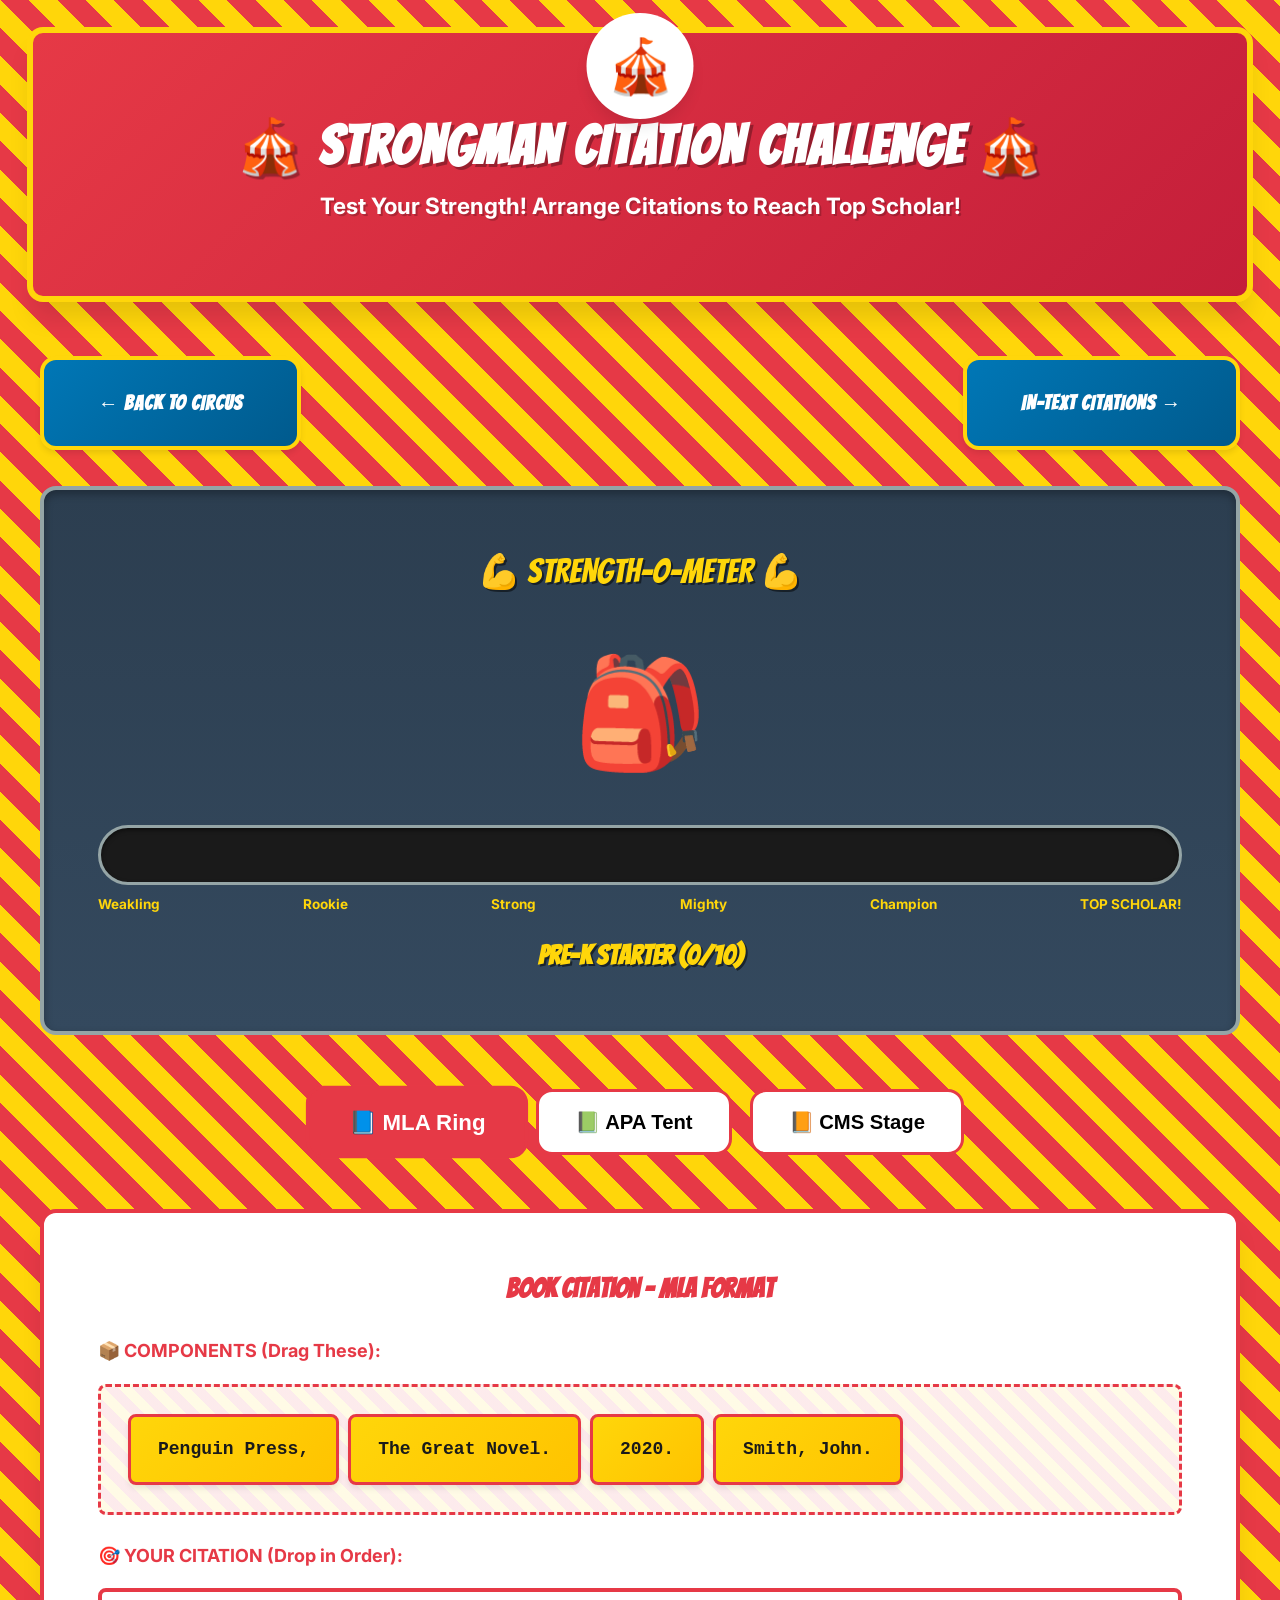
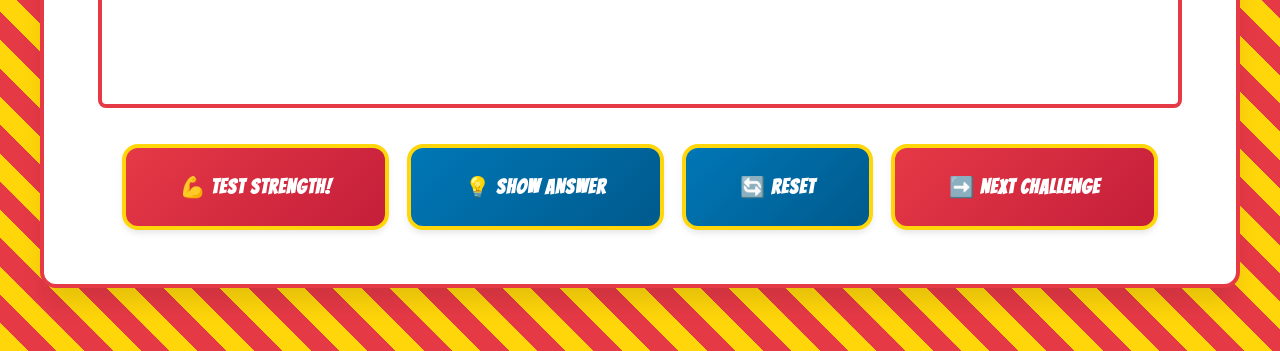
==== commit 81921cab: "Add school-based progression, axe-throwing challenge, and haunted house theme Major Changes:  1. Str" ====
--- a/citation-builder.html
+++ b/citation-builder.html
@@ -425,13 +425,13 @@
     let correctAnswers = 0;
     let totalAttempts = 0;
 
-    // Strength levels
+    // Strength levels - School-based progression
     const strengthLevels = [
-      { min: 0, max: 1, name: 'Weakling', icon: '🤷', percentage: 0 },
-      { min: 2, max: 3, name: 'Rookie', icon: '💪', percentage: 20 },
-      { min: 4, max: 5, name: 'Strong', icon: '🏋️', percentage: 40 },
-      { min: 6, max: 7, name: 'Mighty', icon: '🦾', percentage: 60 },
-      { min: 8, max: 9, name: 'Champion', icon: '🏆', percentage: 80 },
+      { min: 0, max: 1, name: 'Pre-K Starter', icon: '🎒', percentage: 0 },
+      { min: 2, max: 3, name: 'Kindergarten Kid', icon: '📚', percentage: 20 },
+      { min: 4, max: 5, name: 'Elementary Expert', icon: '✏️', percentage: 40 },
+      { min: 6, max: 7, name: 'Middle School Master', icon: '📖', percentage: 60 },
+      { min: 8, max: 9, name: 'High School Hero', icon: '🎓', percentage: 80 },
       { min: 10, max: 999, name: 'TOP SCHOLAR!', icon: '👑', percentage: 100 }
     ];
 
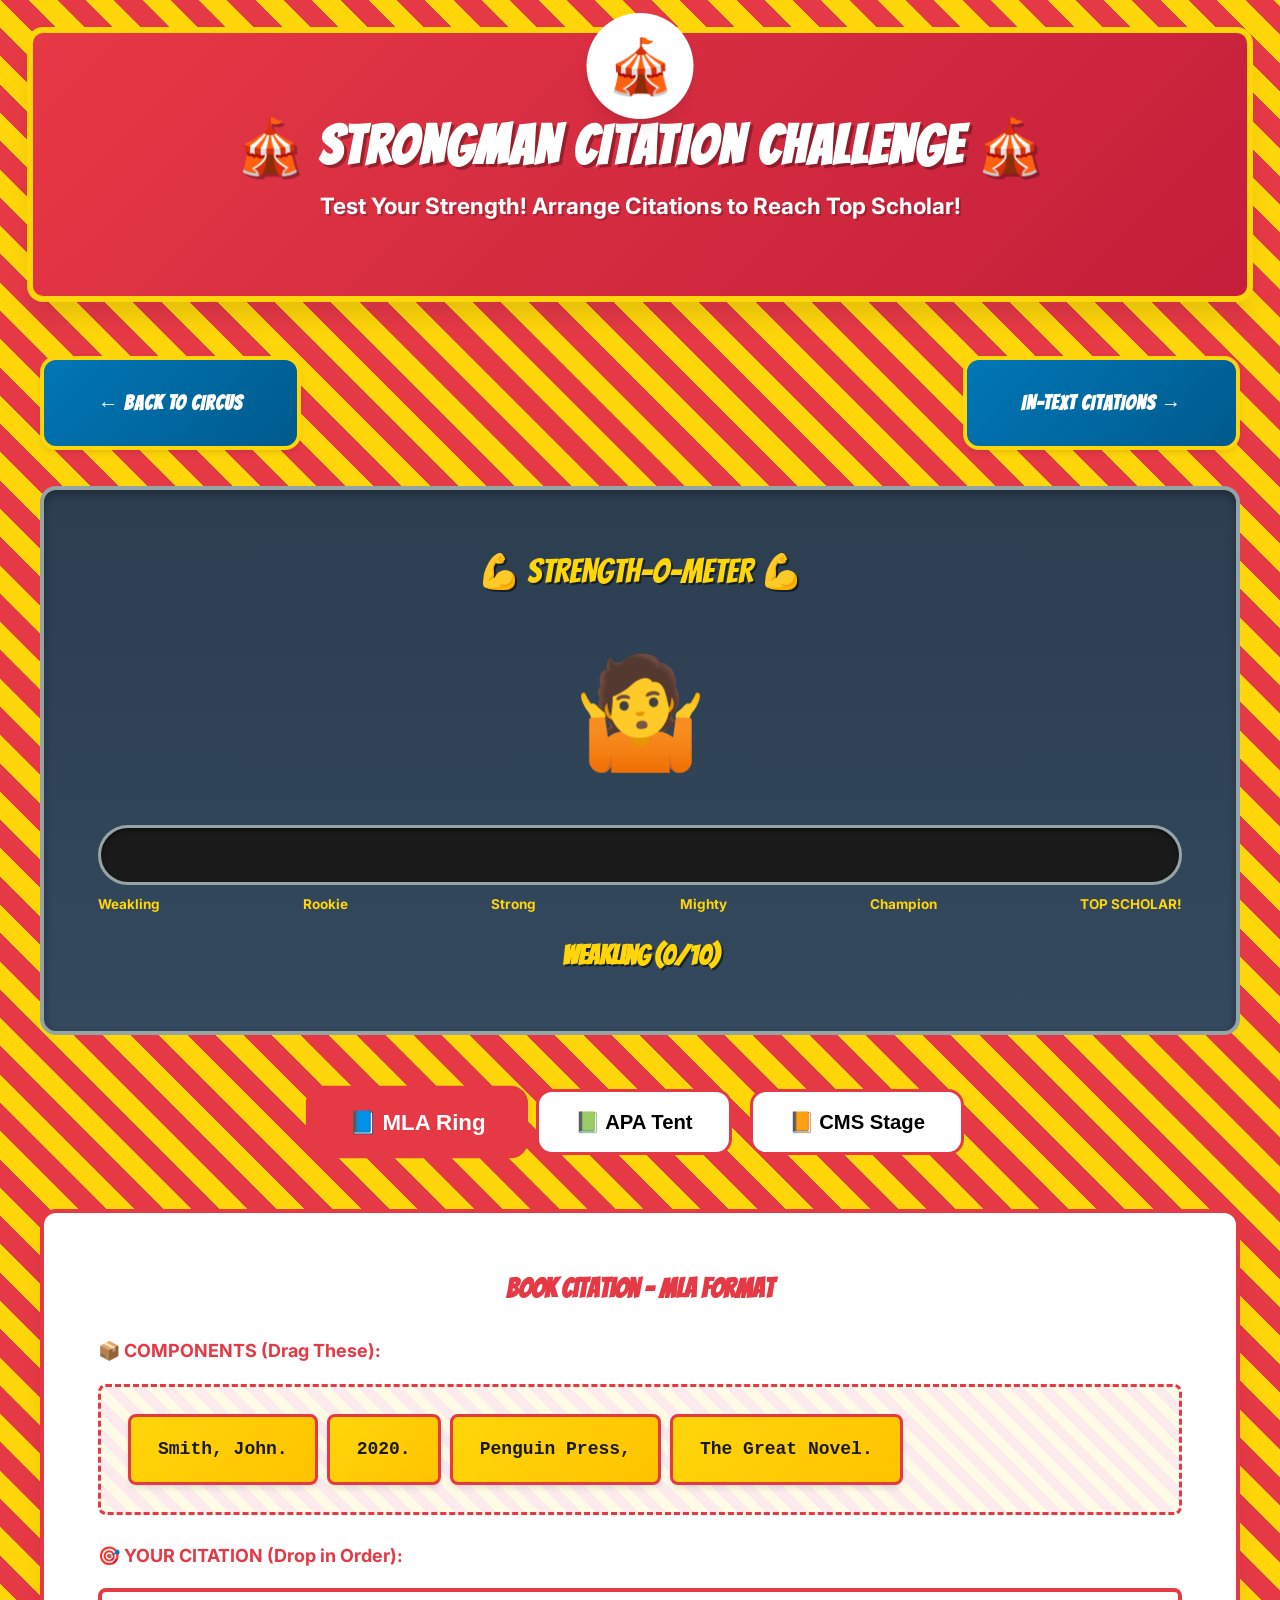
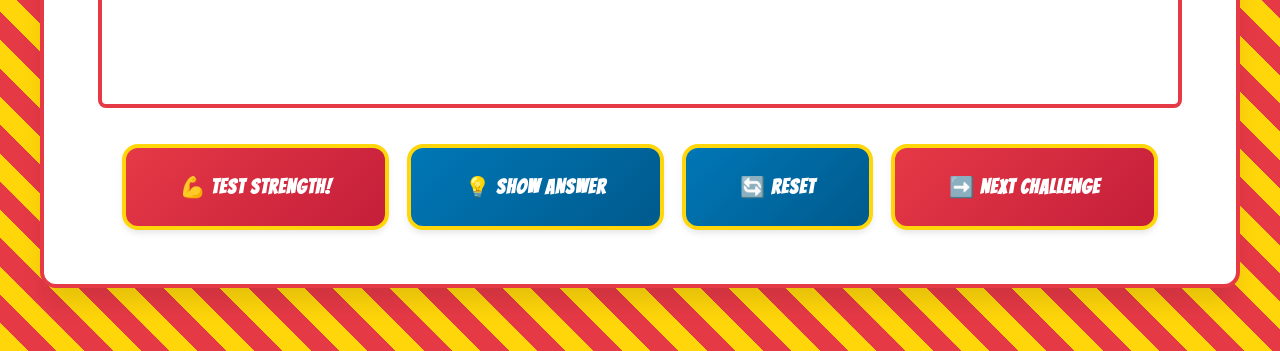
==== commit ed422615: "Revert Strongman Challenge to strength-based progression Removed school-based levels (Pre-K, Kinderg" ====
--- a/citation-builder.html
+++ b/citation-builder.html
@@ -425,13 +425,13 @@
     let correctAnswers = 0;
     let totalAttempts = 0;
 
-    // Strength levels - School-based progression
+    // Strength levels - Circus strength progression
     const strengthLevels = [
-      { min: 0, max: 1, name: 'Pre-K Starter', icon: '🎒', percentage: 0 },
-      { min: 2, max: 3, name: 'Kindergarten Kid', icon: '📚', percentage: 20 },
-      { min: 4, max: 5, name: 'Elementary Expert', icon: '✏️', percentage: 40 },
-      { min: 6, max: 7, name: 'Middle School Master', icon: '📖', percentage: 60 },
-      { min: 8, max: 9, name: 'High School Hero', icon: '🎓', percentage: 80 },
+      { min: 0, max: 1, name: 'Weakling', icon: '🤷', percentage: 0 },
+      { min: 2, max: 3, name: 'Rookie', icon: '💪', percentage: 20 },
+      { min: 4, max: 5, name: 'Strong', icon: '🏋️', percentage: 40 },
+      { min: 6, max: 7, name: 'Mighty', icon: '🦾', percentage: 60 },
+      { min: 8, max: 9, name: 'Champion', icon: '🏆', percentage: 80 },
       { min: 10, max: 999, name: 'TOP SCHOLAR!', icon: '👑', percentage: 100 }
     ];
 
